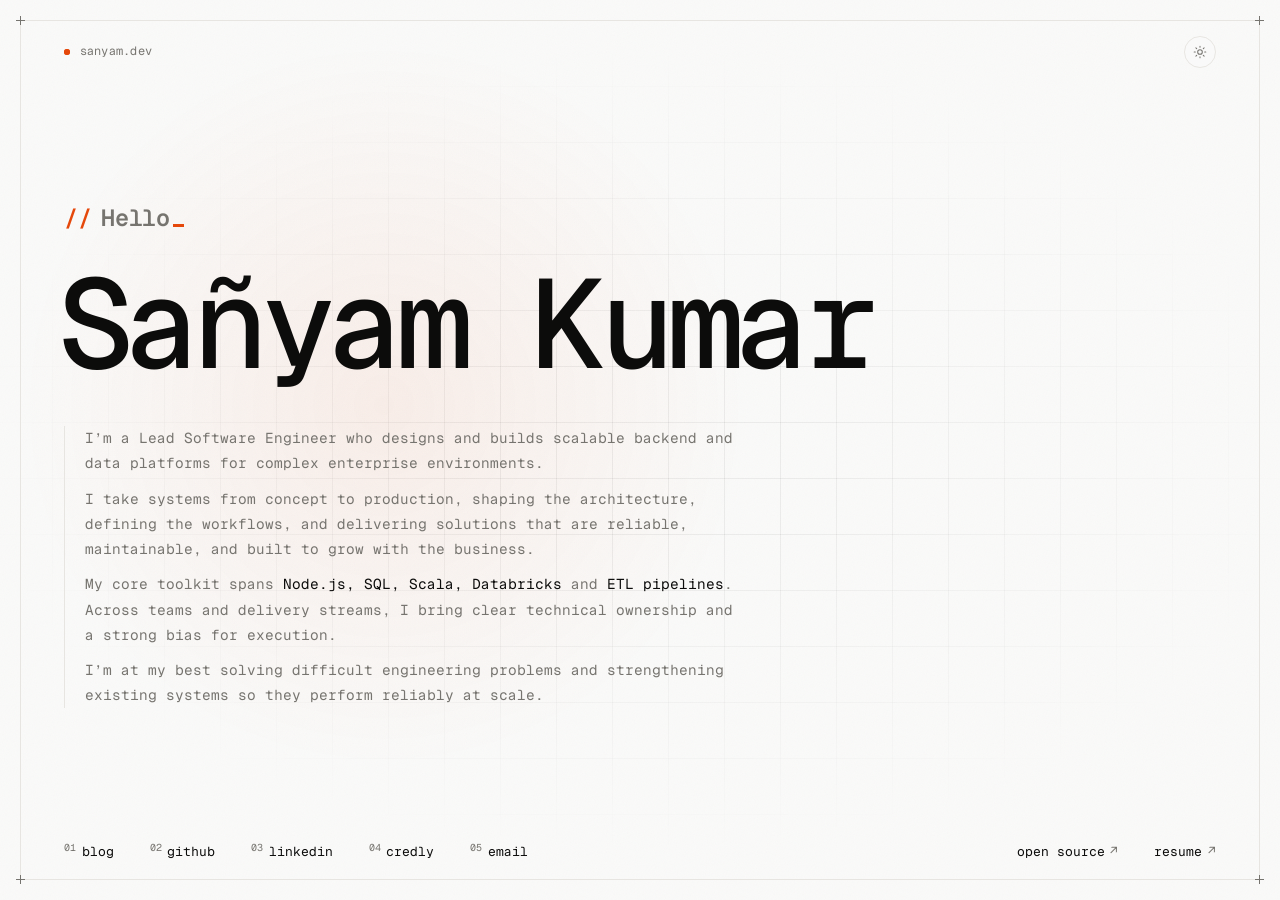
==== index.html @ a0cbd7ab "feat: enhance meta tags for improved SEO and social sharing across multiple pages" ====
<!DOCTYPE html>
<html lang="en">

<head>
  <meta charset="utf-8" />
  <meta name="viewport" content="width=device-width, initial-scale=1" />
  <title>Sañyam Kumar</title>
  <meta name="description" content="Sañyam Kumar — Lead Software Engineer building scalable backend and data systems." />
  <meta name="color-scheme" content="light dark" />
  <meta name="theme-color" content="#fafaf9" media="(prefers-color-scheme: light)" />
  <meta name="theme-color" content="#0a0a0a" media="(prefers-color-scheme: dark)" />
  <link rel="canonical" href="https://sanyam.dev/" />
  <meta property="og:type" content="website" />
  <meta property="og:site_name" content="Sañyam Kumar" />
  <meta property="og:locale" content="en_CA" />
  <meta property="og:title" content="Sañyam Kumar — Lead Software Engineer" />
  <meta property="og:description" content="Lead Software Engineer building scalable backend and data systems." />
  <meta property="og:url" content="https://sanyam.dev/" />
  <meta property="og:image" content="https://sanyam.dev/meta.jpg" />
  <meta property="og:image:type" content="image/jpeg" />
  <meta property="og:image:width" content="1200" />
  <meta property="og:image:height" content="1200" />
  <meta property="og:image:alt" content="Sañyam Kumar — Lead Software Engineer, sanyam.dev" />
  <meta name="twitter:card" content="summary" />
  <meta name="twitter:title" content="Sañyam Kumar — Lead Software Engineer" />
  <meta name="twitter:description" content="Lead Software Engineer building scalable backend and data systems." />
  <meta name="twitter:image" content="https://sanyam.dev/meta.jpg" />
  <meta name="twitter:image:alt" content="Sañyam Kumar — Lead Software Engineer, sanyam.dev" />
  <link rel="icon" href="favicon.ico" sizes="any" />
  <link rel="apple-touch-icon" href="apple-touch-icon.png" />

  <!-- Apply saved theme before first paint to avoid a flash -->
  <script>
    try {
      var t = localStorage.getItem("theme-preference");
      if (t === "dark" || t === "light") document.documentElement.dataset.theme = t;
    } catch (e) {}
  </script>

  <link rel="preconnect" href="https://fonts.googleapis.com" />
  <link rel="preconnect" href="https://fonts.gstatic.com" crossorigin />
  <link href="https://fonts.googleapis.com/css2?family=Geist+Mono:wght@300..600&display=swap" rel="stylesheet" />
  <link rel="stylesheet" href="css/main.css" />
</head>

<body class="home">
  <div class="backdrop" aria-hidden="true">
    <div class="grid"></div>
    <div class="glow"></div>
    <div class="grain"></div>
  </div>
  <div class="frame" aria-hidden="true">
    <i></i><i></i><i></i><i></i>
  </div>

  <header class="topbar">
    <a class="mark" href="/" aria-label="sanyam.dev home"><span class="pulse"></span>sanyam.dev</a>
    <button class="theme-toggle" type="button" aria-label="Toggle dark mode">
      <svg class="icon-sun" viewBox="0 0 24 24" aria-hidden="true">
        <circle cx="12" cy="12" r="4" />
        <path d="M12 2v2M12 20v2M4.93 4.93l1.41 1.41M17.66 17.66l1.41 1.41M2 12h2M20 12h2M4.93 19.07l1.41-1.41M17.66 6.34l1.41-1.41" />
      </svg>
      <svg class="icon-moon" viewBox="0 0 24 24" aria-hidden="true">
        <path d="M21 12.8A9 9 0 1 1 11.2 3a7 7 0 0 0 9.8 9.8z" />
      </svg>
    </button>
  </header>

  <main>
    <p class="greeting" aria-hidden="true">
      <span class="slash">//</span>
      <span class="txt-rotate" data-period="1600"
        data-rotate='["Hello", "नमस्ते", "Bonjour", "Merhaba", "ਸਤ ਸ੍ਰੀ ਅਕਾਲ", "Kamusta", "வணக்கம்", "నమస్కారం", "നമസ്തേ", "ನಮಸ್ಕಾರ"]'><span class="caret"></span></span>
    </p>
    <h1>Sañyam Kumar</h1>
    <div class="about">
      <p>
        I’m a Lead Software Engineer who designs and builds scalable backend
        and data platforms for complex enterprise environments.
      </p>
      <p>
        I take systems from concept to production, shaping the architecture,
        defining the workflows, and delivering solutions that are reliable,
        maintainable, and built to grow with the business.
      </p>
      <p>
        My core toolkit spans <span class="hl">Node.js, SQL, Scala, Databricks</span>
        and <span class="hl">ETL pipelines</span>. Across teams and delivery
        streams, I bring clear technical ownership and a strong bias for execution.
      </p>
      <p>
        I’m at my best solving difficult engineering problems and strengthening
        existing systems so they perform reliably at scale.
      </p>
    </div>
  </main>

  <footer class="footer">
    <nav class="links" aria-label="Elsewhere">
      <a href="https://blog.sanyam.dev" target="_blank" rel="noopener noreferrer"><sup>01</sup>blog</a>
      <a href="https://github.com/snymkmr" target="_blank" rel="noopener noreferrer"><sup>02</sup>github</a>
      <a href="https://www.linkedin.com/in/sanyam/" target="_blank" rel="noopener noreferrer"><sup>03</sup>linkedin</a>
      <a href="https://www.credly.com/users/sanyam/badges" target="_blank" rel="noopener noreferrer"><sup>04</sup>credly</a>
      <a href="mailto:sanyamkumar@duck.com?subject=Hello%20from%20sanyam.dev"><sup>05</sup>email</a>
    </nav>
    <div class="links">
      <a href="/open-source/">open source<span class="arrow" aria-hidden="true">↗</span></a>
      <a class="resume" href="/resume/">resume<span class="arrow" aria-hidden="true">↗</span></a>
    </div>
  </footer>

  <script src="script.js"></script>
</body>

</html>
---- css/main.css ----
/* Tokens ****************************** */

:root {
  --bg: #fafaf9;
  --text: #0c0c0b;
  --muted: #76746f;
  --faint: #e7e5e1;
  --line: rgba(12, 12, 11, 0.06);
  --accent: #e5480b;
  --glow: rgba(229, 72, 11, 0.07);
  --grain-opacity: 0.035;

  --sans: "Geist", system-ui, -apple-system, "Segoe UI", sans-serif;
  --mono: "Geist Mono", ui-monospace, SFMono-Regular, Menlo, monospace;

  --measure: 72rem;
  --gutter: clamp(1.5rem, 5vw, 3.5rem);

  color-scheme: light;
}

@media (prefers-color-scheme: dark) {
  :root:not([data-theme="light"]) {
    --bg: #0a0a0a;
    --text: #ededeb;
    --muted: #7d7b77;
    --faint: #222220;
    --line: rgba(237, 237, 235, 0.045);
    --accent: #ff7038;
    --glow: rgba(255, 112, 56, 0.075);
    --grain-opacity: 0.05;
    color-scheme: dark;
  }
}

:root[data-theme="dark"] {
  --bg: #0a0a0a;
  --text: #ededeb;
  --muted: #7d7b77;
  --faint: #222220;
  --line: rgba(237, 237, 235, 0.045);
  --accent: #ff7038;
  --glow: rgba(255, 112, 56, 0.075);
  --grain-opacity: 0.05;
  color-scheme: dark;
}

/* Base ****************************** */

*,
*::before,
*::after {
  box-sizing: border-box;
}

body,
h1,
h2,
p,
ul {
  margin: 0;
  padding: 0;
}

ul {
  list-style: none;
}

html {
  -webkit-text-size-adjust: 100%;
}

body {
  min-height: 100vh;
  min-height: 100dvh;
  display: flex;
  flex-direction: column;
  background: var(--bg);
  color: var(--text);
  font-family: var(--mono);
  font-size: 0.9375rem;
  font-weight: 400;
  line-height: 1.65;
  font-feature-settings: "ss01", "zero";
  -webkit-font-smoothing: antialiased;
  -moz-osx-font-smoothing: grayscale;
  text-rendering: optimizeLegibility;
  transition: background-color 0.4s ease, color 0.4s ease;
}

::selection {
  background: var(--accent);
  color: var(--bg);
}

a {
  color: inherit;
  text-decoration: none;
}

a:focus-visible,
button:focus-visible {
  outline: 1px solid var(--accent);
  outline-offset: 4px;
  border-radius: 2px;
}

.topbar,
main,
.footer {
  position: relative;
  z-index: 1;
  width: 100%;
  max-width: calc(var(--measure) + 2 * var(--gutter));
  margin-inline: auto;
  padding-inline: var(--gutter);
}

h1 {
  font-family: var(--mono);
  font-weight: 500;
  font-size: clamp(2rem, 6vw, 3rem);
  line-height: 1.1;
  letter-spacing: -0.04em;
}

/* Backdrop ****************************** */

.backdrop {
  position: fixed;
  inset: 0;
  z-index: 0;
  pointer-events: none;
  overflow: hidden;
}

.grid {
  position: absolute;
  inset: 0;
  background-image:
    linear-gradient(var(--line) 1px, transparent 1px),
    linear-gradient(90deg, var(--line) 1px, transparent 1px);
  background-size: 56px 56px;
  background-position: center center;
  -webkit-mask-image: radial-gradient(ellipse 70% 60% at 50% 50%, #000 20%, transparent 75%);
  mask-image: radial-gradient(ellipse 70% 60% at 50% 50%, #000 20%, transparent 75%);
}

.glow {
  position: absolute;
  inset: 0;
  background: radial-gradient(520px circle at var(--mx, 30%) var(--my, 45%), var(--glow), transparent 70%);
  transition: background 0.2s linear;
}

.grain {
  position: absolute;
  inset: -50%;
  opacity: var(--grain-opacity);
  background-image: url("data:image/svg+xml,%3Csvg xmlns='http://www.w3.org/2000/svg' width='160' height='160'%3E%3Cfilter id='n'%3E%3CfeTurbulence type='fractalNoise' baseFrequency='0.9' numOctaves='3' stitchTiles='stitch'/%3E%3C/filter%3E%3Crect width='100%25' height='100%25' filter='url(%23n)'/%3E%3C/svg%3E");
}

/* Corner frame */
.frame {
  position: fixed;
  inset: clamp(0.75rem, 2vw, 1.25rem);
  z-index: 0;
  pointer-events: none;
  border: 1px solid var(--faint);
  transition: border-color 0.4s ease;
}

.frame i {
  position: absolute;
  width: 9px;
  height: 9px;
}

.frame i::before,
.frame i::after {
  content: "";
  position: absolute;
  background: var(--muted);
}

.frame i::before {
  left: 4px;
  top: 0;
  width: 1px;
  height: 9px;
}

.frame i::after {
  top: 4px;
  left: 0;
  width: 9px;
  height: 1px;
}

.frame i:nth-child(1) { top: -5px; left: -5px; }
.frame i:nth-child(2) { top: -5px; right: -5px; }
.frame i:nth-child(3) { bottom: -5px; left: -5px; }
.frame i:nth-child(4) { bottom: -5px; right: -5px; }

/* Top bar ****************************** */

.topbar {
  display: flex;
  justify-content: space-between;
  align-items: center;
  padding-block: clamp(1.75rem, 4vh, 2.75rem) 0;
}

.mark {
  display: inline-flex;
  align-items: center;
  gap: 0.6rem;
  font-size: 0.75rem;
  letter-spacing: 0.02em;
  color: var(--muted);
  transition: color 0.2s ease;
}

.mark:hover {
  color: var(--text);
}

.pulse {
  position: relative;
  width: 6px;
  height: 6px;
  border-radius: 50%;
  background: var(--accent);
}

.pulse::after {
  content: "";
  position: absolute;
  inset: 0;
  border-radius: 50%;
  background: var(--accent);
  animation: pulse 2.4s ease-out infinite;
}

@keyframes pulse {
  from { transform: scale(1); opacity: 0.6; }
  to { transform: scale(3.2); opacity: 0; }
}

.theme-toggle {
  display: grid;
  place-items: center;
  width: 2rem;
  height: 2rem;
  padding: 0;
  border: 1px solid var(--faint);
  border-radius: 999px;
  background: color-mix(in srgb, var(--bg) 70%, transparent);
  -webkit-backdrop-filter: blur(6px);
  backdrop-filter: blur(6px);
  color: var(--muted);
  cursor: pointer;
  transition: color 0.2s ease, border-color 0.2s ease;
}

.theme-toggle:hover {
  color: var(--text);
  border-color: var(--muted);
}

.theme-toggle svg {
  grid-area: 1 / 1;
  width: 0.875rem;
  height: 0.875rem;
  fill: none;
  stroke: currentColor;
  stroke-width: 1.75;
  stroke-linecap: round;
  stroke-linejoin: round;
  transition: opacity 0.3s ease, transform 0.5s cubic-bezier(0.2, 0.8, 0.2, 1);
}

.icon-moon {
  opacity: 0;
  transform: rotate(-90deg) scale(0.6);
}

:root[data-theme="dark"] .icon-sun {
  opacity: 0;
  transform: rotate(90deg) scale(0.6);
}

:root[data-theme="dark"] .icon-moon {
  opacity: 1;
  transform: none;
}

@media (prefers-color-scheme: dark) {
  :root:not([data-theme="light"]) .icon-sun {
    opacity: 0;
    transform: rotate(90deg) scale(0.6);
  }

  :root:not([data-theme="light"]) .icon-moon {
    opacity: 1;
    transform: none;
  }
}

/* Home: one screen, no scroll ****************************** */

.home {
  height: 100vh;
  height: 100dvh;
  overflow: hidden;
}

.home main {
  flex: 1;
  min-height: 0;
  display: flex;
  flex-direction: column;
  justify-content: center;
}

.greeting {
  display: flex;
  gap: 0.6rem;
  min-height: 1.65em;
  margin-bottom: clamp(0.75rem, 2.5vh, 1.5rem);
  font-size: clamp(1.125rem, 2.6vh, 1.5rem);
  font-weight: 600;
  letter-spacing: -0.01em;
  color: var(--muted);
}

.slash {
  color: var(--accent);
}

.home h1 {
  font-size: clamp(2.25rem, min(11.5vw, 14vh), 8.5rem);
  font-weight: 500;
  line-height: 1;
  letter-spacing: -0.065em;
  margin-left: -0.05em;
  white-space: nowrap;
}

/* Terminal cursor that follows the typed greeting */
.caret {
  display: inline-block;
  width: 0.5em;
  height: 0.12em;
  margin-left: 0.12em;
  vertical-align: -0.05em;
  background: var(--accent);
  animation: blink 1.1s steps(1) infinite;
}

/* Solid while typing, blinking while it pauses on a word */
.typing .caret {
  animation: none;
}

@keyframes blink {
  50% { opacity: 0; }
}

.about {
  margin-top: clamp(1.25rem, 4.5vh, 2.5rem);
  max-width: 42rem;
  padding-left: 1.25rem;
  border-left: 1px solid var(--faint);
  font-size: clamp(0.8125rem, 1.6vh, 1.0625rem);
  line-height: 1.75;
  color: var(--muted);
}

.about p + p {
  margin-top: 0.7em;
}

.about .hl {
  color: var(--text);
}

/* Never scroll: script.js shrinks --fit (and the root font size)
   until everything fits the viewport */
.home main {
  overflow: hidden;
  padding-block: 1.75rem;
}

.home .greeting {
  white-space: nowrap;
  font-size: calc(clamp(1.125rem, 2.6vh, 1.5rem) * var(--fit, 1));
}

.home h1 {
  font-size: calc(clamp(2.25rem, min(11.5vw, 14vh), 8.5rem) * var(--fit, 1));
}

.home .about {
  font-size: calc(clamp(0.8125rem, 1.6vh, 1.0625rem) * var(--fit, 1));
}

/* Footer ****************************** */

.footer {
  display: flex;
  justify-content: space-between;
  align-items: flex-end;
  flex-wrap: wrap;
  gap: 1rem 2rem;
  padding-block: 0 clamp(1.75rem, 4vh, 2.75rem);
  font-size: 0.8125rem;
}

.links {
  display: flex;
  flex-wrap: wrap;
  gap: 0.5rem clamp(1rem, 3vw, 2.25rem);
}

.links a {
  position: relative;
  padding-bottom: 2px;
  color: var(--text);
}

.links a::after {
  content: "";
  position: absolute;
  left: 0;
  right: 0;
  bottom: 0;
  height: 1px;
  background: var(--accent);
  transform: scaleX(0);
  transform-origin: right;
  transition: transform 0.35s cubic-bezier(0.2, 0.8, 0.2, 1);
}

.links a:hover::after {
  transform: scaleX(1);
  transform-origin: left;
}

.links sup {
  margin-right: 0.35rem;
  font-size: 0.625rem;
  vertical-align: 0.5em;
  color: var(--muted);
  transition: color 0.2s ease;
}

.links a:hover sup {
  color: var(--accent);
}

.links .arrow {
  display: inline-block;
  margin-left: 0.35rem;
  color: var(--muted);
  transition: color 0.2s ease, transform 0.25s ease;
}

.links a:hover .arrow {
  color: var(--accent);
  transform: translate(2px, -2px);
}

/* Entrance ****************************** */

@media (prefers-reduced-motion: no-preference) {
  .home .topbar,
  .home main > *,
  .home .footer {
    animation: rise 0.9s cubic-bezier(0.16, 1, 0.3, 1) both;
  }

  .home main > :nth-child(1) { animation-delay: 0.05s; }
  .home main > :nth-child(2) { animation-delay: 0.12s; }
  .home main > :nth-child(3) { animation-delay: 0.22s; }
  .home main > :nth-child(4) { animation-delay: 0.28s; }
  .home .footer { animation-delay: 0.38s; }

  .home .frame {
    animation: fade 1.2s ease both;
  }

  @keyframes rise {
    from {
      opacity: 0;
      transform: translateY(12px);
      filter: blur(4px);
    }
  }

  @keyframes fade {
    from { opacity: 0; }
  }
}

@media (prefers-reduced-motion: reduce) {
  *,
  *::before,
  *::after {
    animation: none !important;
    transition: none !important;
  }
}

/* Small screens ****************************** */

@media (max-width: 560px) {
  .home main {
    padding-block: 1.25rem;
  }

  .home .greeting {
    font-size: calc(1.125rem * var(--fit, 1));
  }

  .home h1 {
    font-size: calc(12.6vw * var(--fit, 1));
    letter-spacing: -0.07em;
  }

  /* Phones get the essentials: who you are + toolkit */
  .home .about {
    margin-top: 1.25rem;
    padding-left: 0;
    border-left: 0;
    font-size: calc(0.9375rem * var(--fit, 1));
    line-height: 1.6;
    color: color-mix(in srgb, var(--text) 64%, var(--bg));
  }

  .home .about p:nth-child(2),
  .home .about p:nth-child(4) {
    display: none;
  }

  /* Links: socials in a tidy grid, open source + resume pinned
     on their own row at the very bottom */
  .footer {
    display: flex;
    flex-direction: column;
    align-items: stretch;
    flex-shrink: 0;
    gap: 0;
    padding-top: 0.5rem;
    border-top: 1px solid var(--faint);
    margin-inline: var(--gutter);
    width: auto;
    padding-inline: 0;
    font-size: 0.875rem;
  }

  .footer .links {
    display: grid;
    grid-template-columns: repeat(3, 1fr);
    gap: 0;
  }

  .footer .links + .links {
    grid-template-columns: repeat(2, 1fr);
    margin-top: 0.25rem;
    border-top: 1px solid var(--faint);
  }

  .footer .links a {
    display: flex;
    align-items: center;
    min-height: 2.75rem;
    padding-bottom: 0;
  }

  .footer .links a::after {
    bottom: 0.6rem;
  }
  .theme-toggle {
    width: 2.75rem;
    height: 2.75rem;
  }
}

/* Short screens (e.g. phone in landscape): first paragraph only */
@media (max-height: 520px) {
  .home .about p:not(:first-child) {
    display: none;
  }
}

/* Top nav ****************************** */

.topnav {
  display: flex;
  align-items: center;
  gap: clamp(1rem, 3vw, 1.75rem);
}

.navlink {
  position: relative;
  font-size: 0.75rem;
  letter-spacing: 0.02em;
  color: var(--muted);
  transition: color 0.2s ease;
}

.navlink:hover,
.navlink[aria-current="page"] {
  color: var(--text);
}

.navlink[aria-current="page"]::before {
  content: "";
  position: absolute;
  left: -0.7rem;
  top: 50%;
  width: 4px;
  height: 4px;
  margin-top: -2px;
  border-radius: 50%;
  background: var(--accent);
}

/* Inner pages (open source, privacy) ****************************** */

.page main {
  flex: 1;
  padding-block: clamp(3rem, 10vh, 6rem) clamp(3rem, 8vh, 5rem);
}

.page .greeting {
  margin-bottom: 1rem;
  font-size: 0.9375rem;
}

.page h1 {
  font-size: clamp(2.25rem, 7vw, 4.5rem);
  line-height: 1.02;
  letter-spacing: -0.06em;
  margin-left: -0.04em;
}

.lede {
  max-width: 38rem;
  margin-top: 1.5rem;
  color: var(--muted);
}

.group {
  margin-top: clamp(3rem, 8vh, 4.5rem);
}

.group h2 {
  display: flex;
  align-items: baseline;
  gap: 0.75rem;
  padding-bottom: 0.9rem;
  border-bottom: 1px solid var(--faint);
  font-size: 0.8125rem;
  font-weight: 500;
  letter-spacing: 0.02em;
  text-transform: lowercase;
  color: var(--muted);
}

.group .count {
  font-size: 0.625rem;
  color: var(--accent);
}

.projects {
  display: grid;
  grid-template-columns: repeat(auto-fill, minmax(min(100%, 19rem), 1fr));
}

.project {
  display: flex;
  flex-direction: column;
  gap: 0.75rem;
  padding: 1.5rem 1.5rem 1.5rem 0;
  border-bottom: 1px solid var(--faint);
}

.project .head {
  display: flex;
  align-items: baseline;
  justify-content: space-between;
  gap: 1rem;
}

.project h3 {
  margin: 0;
  font-size: 1.125rem;
  font-weight: 500;
  letter-spacing: -0.03em;
}

.tag {
  flex-shrink: 0;
  padding: 0.1rem 0.5rem;
  border: 1px solid var(--faint);
  border-radius: 999px;
  font-size: 0.6875rem;
  color: var(--muted);
}

.project p {
  font-size: 0.8125rem;
  line-height: 1.7;
  color: var(--muted);
}

.install {
  align-self: flex-start;
  padding: 0.35rem 0.6rem;
  border: 1px solid var(--faint);
  border-radius: 4px;
  background: color-mix(in srgb, var(--bg) 70%, transparent);
  font-family: var(--mono);
  font-size: 0.75rem;
  color: var(--text);
  user-select: all;
}

.install::before {
  content: "$ ";
  color: var(--accent);
}

.steps {
  margin: 0;
  padding: 0;
  list-style: none;
  counter-reset: step;
  font-size: 0.75rem;
  line-height: 1.6;
  color: var(--muted);
}

.steps li {
  position: relative;
  padding-left: 1.5rem;
  counter-increment: step;
}

.steps li + li {
  margin-top: 0.3rem;
}

.steps li::before {
  content: counter(step, decimal-leading-zero);
  position: absolute;
  left: 0;
  font-size: 0.625rem;
  line-height: 1.95;
  color: var(--accent);
}

.steps code {
  font-family: var(--mono);
  color: var(--text);
  user-select: all;
}

.steps strong {
  font-weight: 500;
  color: var(--text);
}

.actions {
  display: flex;
  flex-wrap: wrap;
  gap: 0.5rem 1.25rem;
  margin-top: auto;
  padding-top: 0.25rem;
  font-size: 0.8125rem;
}

.actions a,
.note a {
  color: var(--text);
  transition: color 0.2s ease;
}

.actions a:hover,
.note a:hover {
  color: var(--accent);
}

.actions .arrow {
  display: inline-block;
  margin-left: 0.3rem;
  color: var(--muted);
  transition: color 0.2s ease, transform 0.25s ease;
}

.actions a:hover .arrow {
  color: var(--accent);
  transform: translate(2px, -2px);
}

.note {
  margin-top: 3rem;
  font-size: 0.8125rem;
  color: var(--muted);
}

.note a {
  text-decoration: underline;
  text-decoration-color: var(--faint);
  text-underline-offset: 3px;
}

.page .greeting .sep {
  color: var(--faint);
}

/* Privacy: short-version panel, prose and callout */
.tldr {
  position: relative;
  max-width: 46rem;
  margin-top: clamp(2.5rem, 6vh, 3.5rem);
  padding: 1.5rem 1.5rem 1.25rem;
  border: 1px solid var(--faint);
  border-radius: 6px;
  background: color-mix(in srgb, var(--bg) 75%, transparent);
  -webkit-backdrop-filter: blur(6px);
  backdrop-filter: blur(6px);
}

.tldr::before {
  content: "";
  position: absolute;
  left: -1px;
  top: 1.5rem;
  bottom: 1.5rem;
  width: 2px;
  background: var(--accent);
}

.tldr-label {
  margin-bottom: 0.75rem;
  font-size: 0.6875rem;
  font-weight: 500;
  letter-spacing: 0.08em;
  text-transform: uppercase;
  color: var(--accent);
}

.tldr p {
  font-size: 0.875rem;
  line-height: 1.75;
}

.promises {
  display: flex;
  flex-wrap: wrap;
  gap: 0.5rem;
  margin-top: 1.25rem;
}

.promises li {
  padding: 0.15rem 0.6rem;
  border: 1px solid var(--faint);
  border-radius: 999px;
  font-size: 0.6875rem;
  color: var(--muted);
}

.promises li::before {
  content: "✓ ";
  color: var(--accent);
}

.prose {
  max-width: 46rem;
  padding-top: 1.25rem;
  font-size: 0.875rem;
  line-height: 1.75;
  color: var(--muted);
}

.prose a {
  color: var(--text);
  text-decoration: underline;
  text-decoration-color: var(--accent);
  text-underline-offset: 3px;
  transition: color 0.2s ease;
}

.prose a:hover {
  color: var(--accent);
}

.callout {
  margin-top: 1.5rem;
  padding-left: 1rem;
  border-left: 1px solid var(--faint);
  font-size: 0.8125rem;
  color: var(--muted);
}

.callout strong {
  font-weight: 500;
  color: var(--text);
}

@media (prefers-reduced-motion: no-preference) {
  .page .topbar,
  .page main > * {
    animation: rise 0.9s cubic-bezier(0.16, 1, 0.3, 1) both;
  }

  .page main > :nth-child(2) { animation-delay: 0.06s; }
  .page main > :nth-child(3) { animation-delay: 0.12s; }
  .page main > :nth-child(n + 4) { animation-delay: 0.2s; }
}

@media (max-width: 560px) {
  .project {
    padding-right: 0;
  }

  .page .footer {
    margin-top: 1rem;
  }
}

/* Print (inner pages) ****************************** */

@media print {
  @page {
    margin: 16mm 18mm;
  }

  /* Always print in light ink on white, whatever theme is active */
  :root,
  :root[data-theme="dark"],
  :root:not([data-theme="light"]) {
    --bg: #fff;
    --text: #000;
    --muted: #444;
    --faint: #ccc;
    --accent: #000;
    color-scheme: light;
  }

  *,
  *::before,
  *::after {
    animation: none !important;
    transition: none !important;
    box-shadow: none !important;
  }

  .page {
    display: block;
    min-height: 0;
    background: #fff;
    color: #000;
    font-size: 10pt;
    line-height: 1.5;
  }

  /* Screen-only chrome */
  .page .backdrop,
  .page .frame,
  .page .topnav,
  .page .footer {
    display: none !important;
  }

  .page .topbar,
  .page main {
    max-width: none;
    padding-inline: 0;
  }

  .page .topbar {
    padding-block: 0 6pt;
  }

  .page .pulse {
    display: none;
  }

  /* Keep the sanyam.dev mark so the printout shows where it came from */
  .page .mark {
    font-size: 8pt;
    color: #444;
  }

  .page main {
    padding-block: 12pt 0;
  }

  .page .greeting {
    margin-bottom: 4pt;
    font-size: 9pt;
  }

  .page h1 {
    font-size: 24pt;
  }

  .page .lede,
  .page .prose,
  .page .project p,
  .page .callout,
  .page .note {
    color: #222;
  }

  .page .lede {
    margin-top: 8pt;
  }

  .group {
    margin-top: 18pt;
  }

  .group h2 {
    padding-bottom: 4pt;
    break-after: avoid;
    page-break-after: avoid;
  }

  .projects {
    grid-template-columns: 1fr 1fr;
  }

  .project {
    padding: 10pt 12pt 10pt 0;
    break-inside: avoid;
    page-break-inside: avoid;
  }

  .project h3 {
    font-size: 11pt;
  }

  .project p,
  .prose,
  .tldr p {
    font-size: 9.5pt;
    line-height: 1.55;
  }

  .tldr {
    margin-top: 16pt;
    padding: 10pt 12pt;
    max-width: none;
    background: none;
    -webkit-backdrop-filter: none;
    backdrop-filter: none;
    break-inside: avoid;
    page-break-inside: avoid;
  }

  .tldr::before {
    display: none;
  }

  .tldr-label {
    color: #000;
  }

  .prose {
    max-width: none;
    padding-top: 8pt;
  }

  .install {
    background: none;
  }

  /* Links: no hover arrows, and print the address after external ones */
  .page .arrow {
    display: none;
  }

  .page main a {
    color: #000;
    text-decoration: none;
  }

  .page .actions a[href^="http"]::after,
  .page .note a[href^="http"]::after {
    content: " (" attr(href) ")";
    font-size: 8pt;
    color: #444;
    word-break: break-all;
  }

  .actions {
    font-size: 8.5pt;
  }
}

/* Utilities ****************************** */

.sr-only {
  position: absolute;
  width: 1px;
  height: 1px;
  overflow: hidden;
  clip: rect(0 0 0 0);
  white-space: nowrap;
}
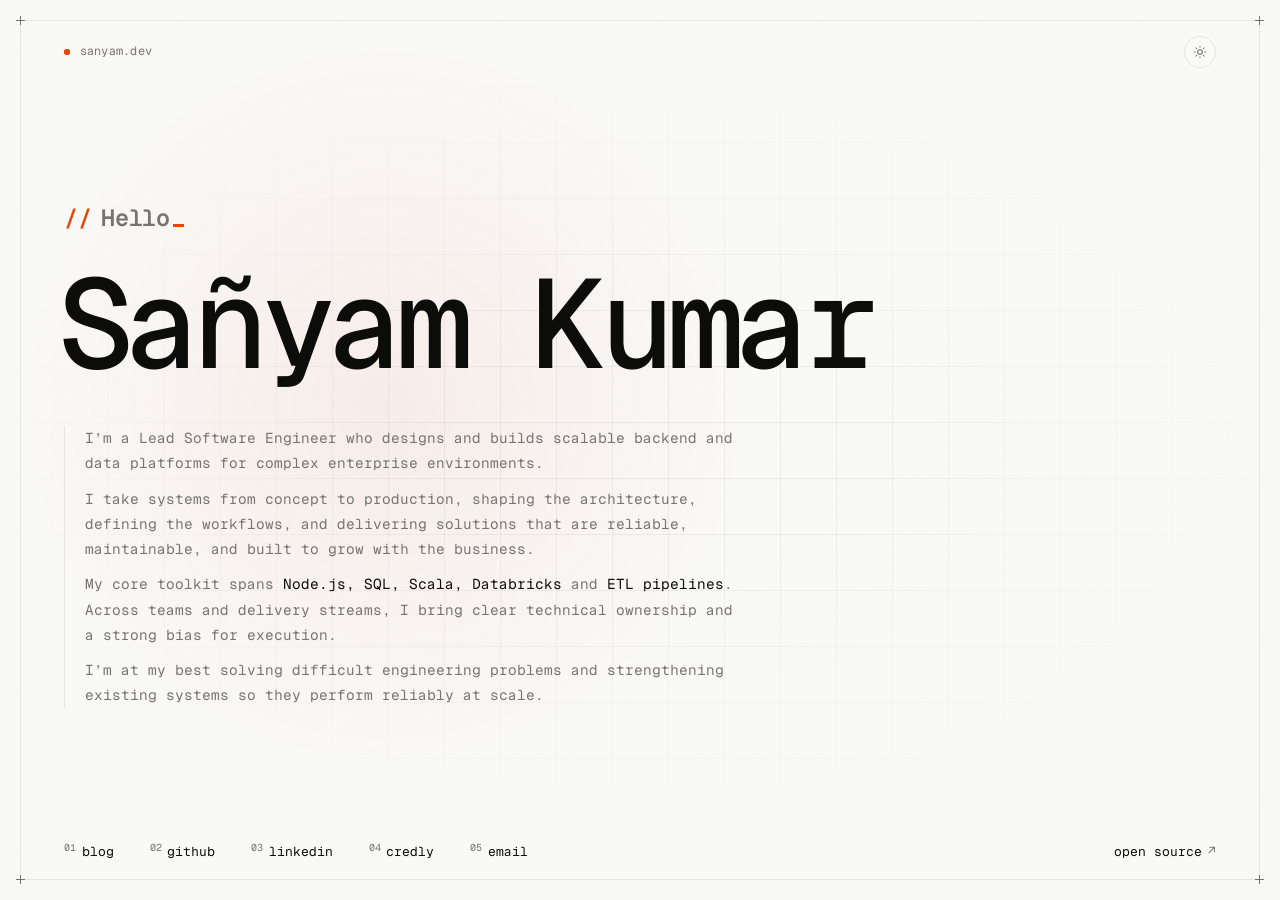
==== commit 81d8a10e: "fix: remove résumé links from multiple pages for consistency" ====
--- a/index.html
+++ b/index.html
@@ -105,7 +105,6 @@
     </nav>
     <div class="links">
       <a href="/open-source/">open source<span class="arrow" aria-hidden="true">↗</span></a>
-      <a class="resume" href="/resume/">resume<span class="arrow" aria-hidden="true">↗</span></a>
     </div>
   </footer>
 
--- a/css/main.css
+++ b/css/main.css
@@ -543,8 +543,8 @@
     display: none;
   }
 
-  /* Links: socials in a tidy grid, open source + resume pinned
-     on their own row at the very bottom */
+  /* Links: socials in a tidy grid, open source pinned
+     on its own row at the very bottom */
   .footer {
     display: flex;
     flex-direction: column;
@@ -574,6 +574,7 @@
   .footer .links a {
     display: flex;
     align-items: center;
+    justify-self: start;
     min-height: 2.75rem;
     padding-bottom: 0;
   }
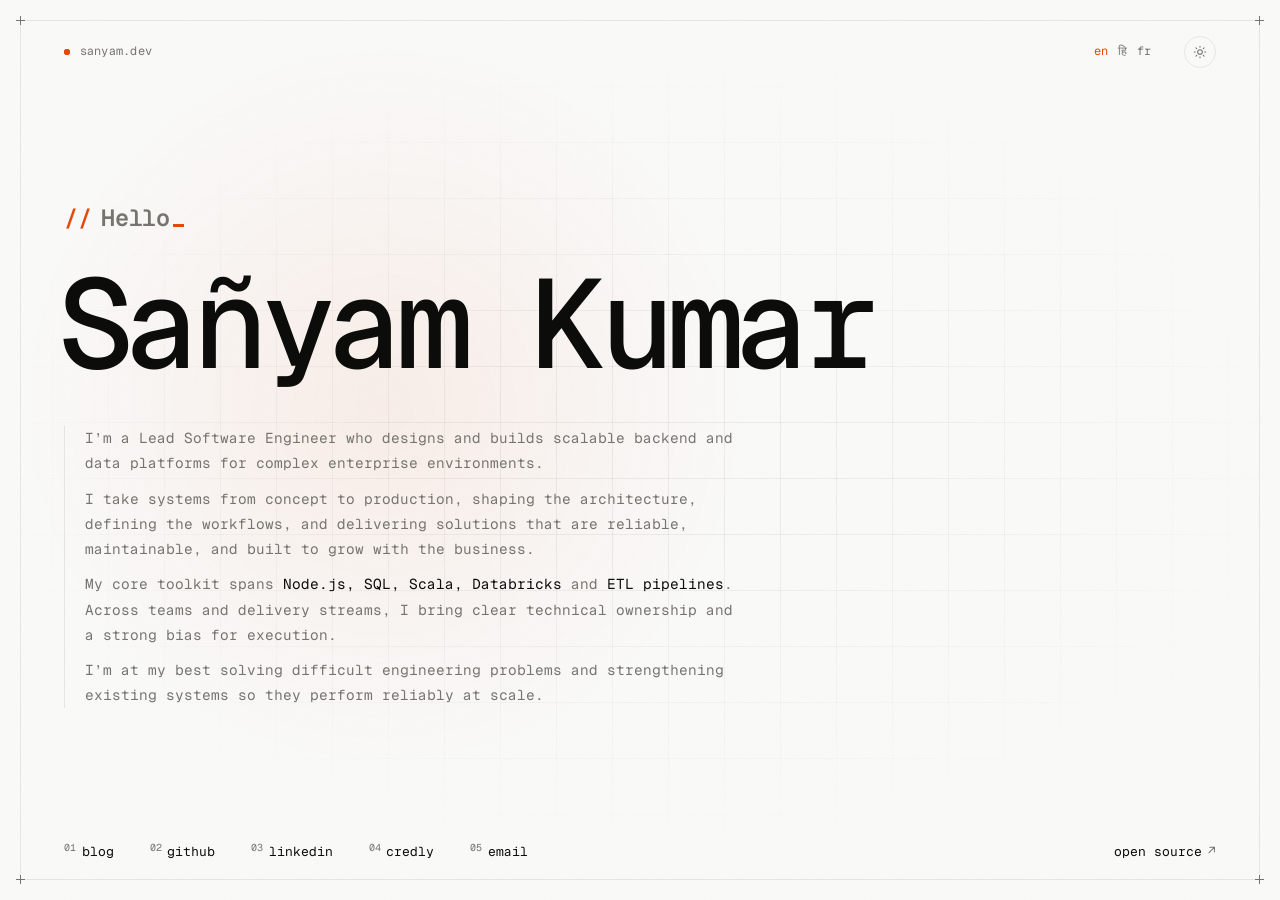
==== commit af7c2359: "feat: add Hindi and French versions of home, open source, privacy and 404 - /hi/ and /fr/ copies of " ====
--- a/index.html
+++ b/index.html
@@ -10,9 +10,15 @@
   <meta name="theme-color" content="#fafaf9" media="(prefers-color-scheme: light)" />
   <meta name="theme-color" content="#0a0a0a" media="(prefers-color-scheme: dark)" />
   <link rel="canonical" href="https://sanyam.dev/" />
+  <link rel="alternate" hreflang="en" href="https://sanyam.dev/" />
+  <link rel="alternate" hreflang="hi" href="https://sanyam.dev/hi/" />
+  <link rel="alternate" hreflang="fr" href="https://sanyam.dev/fr/" />
+  <link rel="alternate" hreflang="x-default" href="https://sanyam.dev/" />
   <meta property="og:type" content="website" />
   <meta property="og:site_name" content="Sañyam Kumar" />
   <meta property="og:locale" content="en_CA" />
+  <meta property="og:locale:alternate" content="hi_IN" />
+  <meta property="og:locale:alternate" content="fr_CA" />
   <meta property="og:title" content="Sañyam Kumar — Lead Software Engineer" />
   <meta property="og:description" content="Lead Software Engineer building scalable backend and data systems." />
   <meta property="og:url" content="https://sanyam.dev/" />
@@ -55,15 +61,22 @@
 
   <header class="topbar">
     <a class="mark" href="/" aria-label="sanyam.dev home"><span class="pulse"></span>sanyam.dev</a>
-    <button class="theme-toggle" type="button" aria-label="Toggle dark mode">
-      <svg class="icon-sun" viewBox="0 0 24 24" aria-hidden="true">
-        <circle cx="12" cy="12" r="4" />
-        <path d="M12 2v2M12 20v2M4.93 4.93l1.41 1.41M17.66 17.66l1.41 1.41M2 12h2M20 12h2M4.93 19.07l1.41-1.41M17.66 6.34l1.41-1.41" />
-      </svg>
-      <svg class="icon-moon" viewBox="0 0 24 24" aria-hidden="true">
-        <path d="M21 12.8A9 9 0 1 1 11.2 3a7 7 0 0 0 9.8 9.8z" />
-      </svg>
-    </button>
+    <div class="topnav">
+      <nav class="langs" aria-label="Language">
+        <a href="/" lang="en" hreflang="en" aria-label="English" aria-current="true">en</a>
+        <a href="/hi/" lang="hi" hreflang="hi" aria-label="हिन्दी">हि</a>
+        <a href="/fr/" lang="fr" hreflang="fr" aria-label="Français">fr</a>
+      </nav>
+      <button class="theme-toggle" type="button" aria-label="Toggle dark mode">
+        <svg class="icon-sun" viewBox="0 0 24 24" aria-hidden="true">
+          <circle cx="12" cy="12" r="4" />
+          <path d="M12 2v2M12 20v2M4.93 4.93l1.41 1.41M17.66 17.66l1.41 1.41M2 12h2M20 12h2M4.93 19.07l1.41-1.41M17.66 6.34l1.41-1.41" />
+        </svg>
+        <svg class="icon-moon" viewBox="0 0 24 24" aria-hidden="true">
+          <path d="M21 12.8A9 9 0 1 1 11.2 3a7 7 0 0 0 9.8 9.8z" />
+        </svg>
+      </button>
+    </div>
   </header>
 
   <main>
--- a/css/main.css
+++ b/css/main.css
@@ -628,6 +628,57 @@
   background: var(--accent);
 }
 
+/* Language switcher (en · हि · fr) */
+.langs {
+  display: flex;
+  align-items: center;
+  font-size: 0.75rem;
+  letter-spacing: 0.02em;
+}
+
+.langs a {
+  padding: 0.25rem 0.3rem;
+  color: var(--muted);
+  transition: color 0.2s ease;
+}
+
+.langs a:hover {
+  color: var(--text);
+}
+
+.langs a[aria-current="true"] {
+  color: var(--accent);
+}
+
+/* Hindi: Geist Mono has no Devanagari, so pair it with Noto Sans Devanagari
+   (loaded on the Hindi pages and the 404). Devanagari also breaks apart
+   when letter-spaced. */
+:lang(hi) {
+  --mono: "Geist Mono", "Noto Sans Devanagari", ui-monospace, SFMono-Regular, Menlo, monospace;
+  font-family: var(--mono);
+}
+
+html:lang(hi) body * {
+  letter-spacing: 0;
+}
+
+/* Narrow phones: the page heading already names the page */
+@media (max-width: 420px) {
+  .topnav .navlink {
+    display: none;
+  }
+
+  .langs a {
+    padding: 0.6rem 0.3rem;
+  }
+}
+
+@media print {
+  .langs {
+    display: none;
+  }
+}
+
 /* Inner pages (open source, privacy) ****************************** */
 
 .page main {
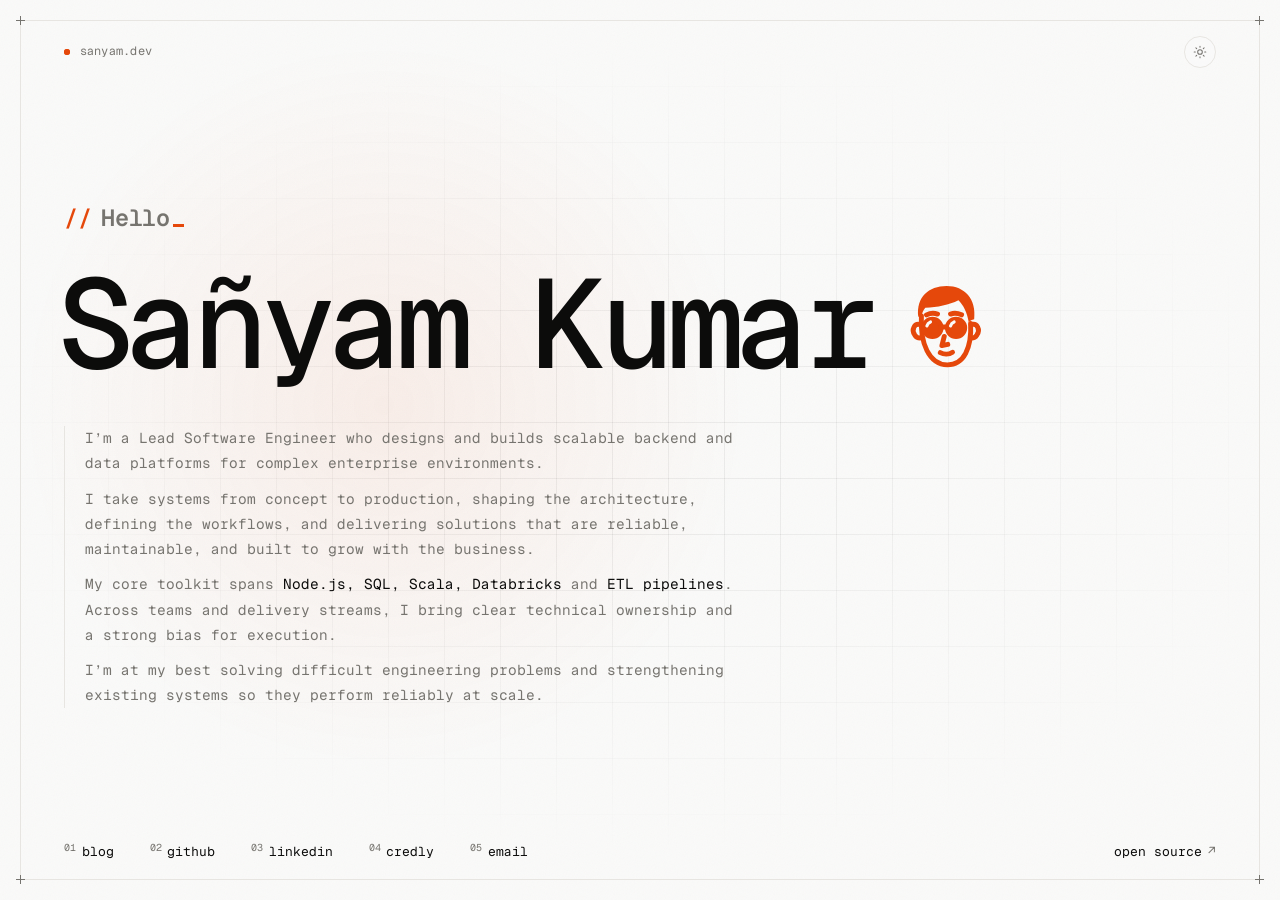
==== commit 6ac02588: "feat: add interactive face animations and icons to homepage and other pages" ====
--- a/index.html
+++ b/index.html
@@ -10,15 +10,9 @@
   <meta name="theme-color" content="#fafaf9" media="(prefers-color-scheme: light)" />
   <meta name="theme-color" content="#0a0a0a" media="(prefers-color-scheme: dark)" />
   <link rel="canonical" href="https://sanyam.dev/" />
-  <link rel="alternate" hreflang="en" href="https://sanyam.dev/" />
-  <link rel="alternate" hreflang="hi" href="https://sanyam.dev/hi/" />
-  <link rel="alternate" hreflang="fr" href="https://sanyam.dev/fr/" />
-  <link rel="alternate" hreflang="x-default" href="https://sanyam.dev/" />
   <meta property="og:type" content="website" />
   <meta property="og:site_name" content="Sañyam Kumar" />
   <meta property="og:locale" content="en_CA" />
-  <meta property="og:locale:alternate" content="hi_IN" />
-  <meta property="og:locale:alternate" content="fr_CA" />
   <meta property="og:title" content="Sañyam Kumar — Lead Software Engineer" />
   <meta property="og:description" content="Lead Software Engineer building scalable backend and data systems." />
   <meta property="og:url" content="https://sanyam.dev/" />
@@ -61,22 +55,15 @@
 
   <header class="topbar">
     <a class="mark" href="/" aria-label="sanyam.dev home"><span class="pulse"></span>sanyam.dev</a>
-    <div class="topnav">
-      <nav class="langs" aria-label="Language">
-        <a href="/" lang="en" hreflang="en" aria-label="English" aria-current="true">en</a>
-        <a href="/hi/" lang="hi" hreflang="hi" aria-label="हिन्दी">हि</a>
-        <a href="/fr/" lang="fr" hreflang="fr" aria-label="Français">fr</a>
-      </nav>
-      <button class="theme-toggle" type="button" aria-label="Toggle dark mode">
-        <svg class="icon-sun" viewBox="0 0 24 24" aria-hidden="true">
-          <circle cx="12" cy="12" r="4" />
-          <path d="M12 2v2M12 20v2M4.93 4.93l1.41 1.41M17.66 17.66l1.41 1.41M2 12h2M20 12h2M4.93 19.07l1.41-1.41M17.66 6.34l1.41-1.41" />
-        </svg>
-        <svg class="icon-moon" viewBox="0 0 24 24" aria-hidden="true">
-          <path d="M21 12.8A9 9 0 1 1 11.2 3a7 7 0 0 0 9.8 9.8z" />
-        </svg>
-      </button>
-    </div>
+    <button class="theme-toggle" type="button" aria-label="Toggle dark mode">
+      <svg class="icon-sun" viewBox="0 0 24 24" aria-hidden="true">
+        <circle cx="12" cy="12" r="4" />
+        <path d="M12 2v2M12 20v2M4.93 4.93l1.41 1.41M17.66 17.66l1.41 1.41M2 12h2M20 12h2M4.93 19.07l1.41-1.41M17.66 6.34l1.41-1.41" />
+      </svg>
+      <svg class="icon-moon" viewBox="0 0 24 24" aria-hidden="true">
+        <path d="M21 12.8A9 9 0 1 1 11.2 3a7 7 0 0 0 9.8 9.8z" />
+      </svg>
+    </button>
   </header>
 
   <main>
@@ -85,7 +72,21 @@
       <span class="txt-rotate" data-period="1600"
         data-rotate='["Hello", "नमस्ते", "Bonjour", "Merhaba", "ਸਤ ਸ੍ਰੀ ਅਕਾਲ", "Kamusta", "வணக்கம்", "నమస్కారం", "നമസ്തേ", "ನಮಸ್ಕಾರ"]'><span class="caret"></span></span>
     </p>
-    <h1>Sañyam Kumar</h1>
+    <h1><span class="name">Sañyam Kumar</span><svg class="h1-icon face" viewBox="0 0 24 24" aria-hidden="true">
+        <path class="hair" d="M5.4 9.6C4.9 4.6 8 1.8 12.6 1.8c4.6 0 7.6 3.3 7 8.4-.6.1-1 .4-1.4.7-.4-2.4-1.3-4.2-2.6-5.5-2.4 1.2-5.3 1.8-8.4 1.9-.5.6-.8 1.3-1 2.1Z" />
+        <path d="M6.2 9.4c-.4 7 2 12.4 6.6 12.4 4.2 0 6.2-4.3 5.9-10.5" />
+        <path d="M6 11.6c-1.6-.5-2.4 1.3-1.5 2.6.3.5.8.8 1.4.8M18.8 11.6c1.6-.5 2.4 1.3 1.5 2.6-.3.5-.8.8-1.4.8" />
+        <g class="brows"><path d="M7.5 9.1c.8-.4 1.9-.5 2.8-.2M13.6 8.9c.9-.3 1.9-.2 2.8.2" /></g>
+        <path d="M12 14.6l-.6 2.3 1.5-.3" />
+        <g class="glasses">
+          <circle class="lens" cx="9" cy="12.4" r="2.2" />
+          <circle class="lens" cx="15" cy="12.4" r="2.2" />
+          <path d="M11.2 12.2h1.6" />
+          <path class="glint" d="M7.6 11.9a1.5 1.5 0 0 1 .9-1M13.6 11.9a1.5 1.5 0 0 1 .9-1" />
+        </g>
+        <path class="mouth" d="M11 18.7c.9.5 2.2.5 3.1-.1" />
+        <g class="look"><g class="eyes"><circle cx="9.5" cy="12.1" r=".6" /><circle cx="15.5" cy="12.1" r=".6" /></g></g>
+      </svg></h1>
     <div class="about">
       <p>
         I’m a Lead Software Engineer who designs and builds scalable backend
--- a/css/main.css
+++ b/css/main.css
@@ -9,6 +9,9 @@
   --accent: #e5480b;
   --glow: rgba(229, 72, 11, 0.07);
   --grain-opacity: 0.035;
+  --shades: 1; /* home portrait wears sunglasses in light mode */
+  --face-glow: drop-shadow(0 0 0 transparent); /* dark mode only: lit by the monitor */
+  --squint: scaleY(0.55); /* light mode only: bare eyes squint at the brightness */
 
   --sans: "Geist", system-ui, -apple-system, "Segoe UI", sans-serif;
   --mono: "Geist Mono", ui-monospace, SFMono-Regular, Menlo, monospace;
@@ -29,6 +32,9 @@
     --accent: #ff7038;
     --glow: rgba(255, 112, 56, 0.075);
     --grain-opacity: 0.05;
+  --shades: 0;
+  --face-glow: drop-shadow(0 0 2px rgba(255, 112, 56, 0.55)) drop-shadow(0 0 7px rgba(255, 112, 56, 0.3));
+  --squint: none;
     color-scheme: dark;
   }
 }
@@ -42,6 +48,9 @@
   --accent: #ff7038;
   --glow: rgba(255, 112, 56, 0.075);
   --grain-opacity: 0.05;
+  --shades: 0;
+  --face-glow: drop-shadow(0 0 2px rgba(255, 112, 56, 0.55)) drop-shadow(0 0 7px rgba(255, 112, 56, 0.3));
+  --squint: none;
   color-scheme: dark;
 }
 
@@ -477,7 +486,7 @@
   .home .topbar,
   .home main > *,
   .home .footer {
-    animation: rise 0.9s cubic-bezier(0.16, 1, 0.3, 1) both;
+    animation: rise 0.9s cubic-bezier(0.16, 1, 0.3, 1) backwards;
   }
 
   .home main > :nth-child(1) { animation-delay: 0.05s; }
@@ -487,7 +496,7 @@
   .home .footer { animation-delay: 0.38s; }
 
   .home .frame {
-    animation: fade 1.2s ease both;
+    animation: fade 1.2s ease backwards;
   }
 
   @keyframes rise {
@@ -628,57 +637,6 @@
   background: var(--accent);
 }
 
-/* Language switcher (en · हि · fr) */
-.langs {
-  display: flex;
-  align-items: center;
-  font-size: 0.75rem;
-  letter-spacing: 0.02em;
-}
-
-.langs a {
-  padding: 0.25rem 0.3rem;
-  color: var(--muted);
-  transition: color 0.2s ease;
-}
-
-.langs a:hover {
-  color: var(--text);
-}
-
-.langs a[aria-current="true"] {
-  color: var(--accent);
-}
-
-/* Hindi: Geist Mono has no Devanagari, so pair it with Noto Sans Devanagari
-   (loaded on the Hindi pages and the 404). Devanagari also breaks apart
-   when letter-spaced. */
-:lang(hi) {
-  --mono: "Geist Mono", "Noto Sans Devanagari", ui-monospace, SFMono-Regular, Menlo, monospace;
-  font-family: var(--mono);
-}
-
-html:lang(hi) body * {
-  letter-spacing: 0;
-}
-
-/* Narrow phones: the page heading already names the page */
-@media (max-width: 420px) {
-  .topnav .navlink {
-    display: none;
-  }
-
-  .langs a {
-    padding: 0.6rem 0.3rem;
-  }
-}
-
-@media print {
-  .langs {
-    display: none;
-  }
-}
-
 /* Inner pages (open source, privacy) ****************************** */
 
 .page main {
@@ -966,7 +924,7 @@
 @media (prefers-reduced-motion: no-preference) {
   .page .topbar,
   .page main > * {
-    animation: rise 0.9s cubic-bezier(0.16, 1, 0.3, 1) both;
+    animation: rise 0.9s cubic-bezier(0.16, 1, 0.3, 1) backwards;
   }
 
   .page main > :nth-child(2) { animation-delay: 0.06s; }
@@ -1165,3 +1123,245 @@
   clip: rect(0 0 0 0);
   white-space: nowrap;
 }
+
+/* Headline icons ****************************** */
+
+/* Small animated line icon that sits beside a page's h1 */
+.h1-icon {
+  width: 0.8em;
+  height: 0.8em;
+  margin-left: 0.3em;
+  vertical-align: -0.05em;
+  fill: none;
+  stroke: var(--accent);
+  stroke-width: 2;
+  stroke-linecap: round;
+  stroke-linejoin: round;
+  overflow: visible;
+}
+
+/* Keep the icon on the same line as the last word */
+.h1-tail {
+  white-space: nowrap;
+}
+
+/* Home: a line portrait beside the name, a touch bigger so the face reads */
+.home h1 .h1-icon {
+  width: 0.75em;
+  height: 0.75em;
+  margin-left: 0.2em;
+  vertical-align: -0.04em;
+  stroke-width: 1.25;
+}
+
+/* Cursor on the face: the glasses come off (no fingerprints, please).
+   In light mode the eyes squint at the brightness. */
+.h1-icon.face {
+  cursor: grab; /* open hand, all five fingers */
+  /* Press-and-hold on touch screens: no text selection, callout or scrolling */
+  -webkit-touch-callout: none;
+  user-select: none;
+  touch-action: none;
+  transition: filter 0.4s ease;
+}
+
+/* Glasses off: the whole page goes soft, as a near-sighted person sees it.
+   Only the portrait stays sharp. */
+.home .topbar,
+.home .frame,
+.home .backdrop .grid,
+.home main > :not(h1),
+.home h1 .name,
+.home .footer {
+  transition: filter 0.4s ease;
+}
+
+.myopic .topbar,
+.myopic .frame,
+.myopic .backdrop .grid,
+.myopic main > :not(h1),
+.myopic h1 .name,
+.myopic .footer {
+  filter: blur(3px);
+}
+
+/* Dark mode: a soft glow while hovering, as if lit by the monitor */
+.h1-icon.face.hover {
+  filter: var(--face-glow);
+}
+
+.h1-icon.face .glasses {
+  transform-box: fill-box;
+  transform-origin: 50% 50%;
+  transition: transform 0.45s cubic-bezier(0.34, 1.3, 0.64, 1), opacity 0.3s ease;
+}
+
+.h1-icon.face.bare .glasses {
+  transform: translateY(3.5px) rotate(-6deg);
+  opacity: 0;
+  transition: transform 0.4s cubic-bezier(0.55, 0, 0.75, 0.6), opacity 0.3s ease 0.1s;
+}
+
+/* Sunglasses in light mode: tinted lenses with a glint, eyes hidden behind */
+.h1-icon.face .lens {
+  fill: var(--accent);
+  fill-opacity: var(--shades);
+}
+
+.h1-icon.face .glint {
+  stroke: var(--bg);
+  stroke-width: 0.8;
+  opacity: var(--shades);
+}
+
+.h1-icon.face .look {
+  opacity: calc(1 - var(--shades));
+}
+
+.h1-icon.face.bare .look {
+  opacity: 1;
+}
+
+.h1-icon.face .eyes circle {
+  transform-box: fill-box;
+  transform-origin: 50% 50%;
+  transition: transform 0.3s ease;
+}
+
+.h1-icon.face.bare .eyes circle {
+  transform: var(--squint);
+  transition-delay: 0.2s;
+}
+
+.h1-icon.face .hair,
+.h1-icon.face .eyes {
+  fill: var(--accent);
+  stroke: none;
+}
+
+@media (prefers-reduced-motion: no-preference) {
+  .h1-icon g {
+    transform-box: fill-box;
+  }
+
+  /* Home: a side-eye glance with a raised brow, then a blink */
+  .h1-icon.face .eyes {
+    transform-origin: 50% 50%;
+    animation: glance 6s ease-in-out 1s infinite;
+  }
+  /* Cursor arrives on the face: a small, polite nod (once per visit) */
+  .h1-icon.face.hover {
+    transform-origin: 50% 100%;
+    animation: nod 0.5s ease-in-out;
+  }
+  .h1-icon.face .brows {
+    animation: brow 6s ease-in-out 1s infinite;
+  }
+
+  /* Eyes follow the cursor (set from script.js); the idle glance yields to it */
+  .h1-icon.face .look {
+    transition: transform 0.18s ease-out, opacity 0.3s ease;
+  }
+  .h1-icon.face.peek .look {
+    transition-duration: 0.4s;
+  }
+  .h1-icon.face.tracking .eyes,
+  .h1-icon.face.peek .eyes {
+    animation-name: blink;
+  }
+
+  /* Cursor at rest: eyes drift slowly into eye contact (set from script.js) */
+  .h1-icon.face.happy .look {
+    transition-duration: 0.5s;
+  }
+
+  /* 404: the torn halves keep pulling apart and drifting back together */
+  .h1-icon.broken g {
+    animation: 2.4s cubic-bezier(0.65, 0, 0.35, 1) infinite;
+  }
+  .h1-icon.broken .half-a {
+    transform-origin: 0% 100%;
+    animation-name: tear-a;
+  }
+  .h1-icon.broken .half-b {
+    transform-origin: 100% 0%;
+    animation-name: tear-b;
+  }
+
+  /* Open source: brackets breathe out while the slash swings */
+  .h1-icon.code g {
+    transform-origin: 50% 50%;
+    animation: 2.4s cubic-bezier(0.65, 0, 0.35, 1) infinite;
+  }
+  .h1-icon.code .lt { animation-name: code-lt; }
+  .h1-icon.code .gt { animation-name: code-gt; }
+  .h1-icon.code .sl { animation-name: code-sl; }
+
+  /* Privacy: the shackle lifts open, then snaps shut */
+  .h1-icon.lock .shackle {
+    animation: shackle 3s cubic-bezier(0.65, 0, 0.35, 1) infinite;
+  }
+  .h1-icon.lock .body {
+    transform-origin: 50% 100%;
+    animation: lock-click 3s ease-out infinite;
+  }
+}
+
+@keyframes glance {
+  0%, 20%, 52%, 100% { transform: translateX(0) scaleY(1); }
+  28%, 46% { transform: translateX(0.7px) scaleY(1); }
+  64% { transform: translateX(0) scaleY(1); }
+  67% { transform: translateX(0) scaleY(0.1); }
+  70% { transform: translateX(0) scaleY(1); }
+}
+
+@keyframes blink {
+  0%, 64%, 70%, 100% { transform: scaleY(1); }
+  67% { transform: scaleY(0.1); }
+}
+
+@keyframes nod {
+  0%, 100% { transform: translateY(0) rotate(0); }
+  40% { transform: translateY(0.03em) rotate(2.5deg); }
+  70% { transform: translateY(-0.01em) rotate(-0.5deg); }
+}
+
+@keyframes brow {
+  0%, 26%, 50%, 100% { transform: translateY(0); }
+  32%, 44% { transform: translateY(-0.7px); }
+}
+
+@keyframes tear-a {
+  0%, 100% { transform: translate(0, 0) rotate(0); }
+  40%, 60% { transform: translate(-0.5px, -2px) rotate(-8deg); }
+}
+
+@keyframes tear-b {
+  0%, 100% { transform: translate(0, 0) rotate(0); }
+  40%, 60% { transform: translate(0.5px, 2px) rotate(6deg); }
+}
+
+@keyframes code-lt {
+  0%, 100% { transform: translateX(0); }
+  40%, 60% { transform: translateX(-2px); }
+}
+
+@keyframes code-gt {
+  0%, 100% { transform: translateX(0); }
+  40%, 60% { transform: translateX(2px); }
+}
+
+@keyframes code-sl {
+  0%, 100% { transform: rotate(0); }
+  40%, 60% { transform: rotate(-20deg); }
+}
+
+@keyframes shackle {
+  0%, 15%, 75%, 100% { transform: translateY(0); }
+  35%, 60% { transform: translateY(-3px); }
+}
+
+@keyframes lock-click {
+  0%, 74%, 84%, 100% { transform: scaleY(1); }
+  78% { transform: scaleY(0.94); }
+}
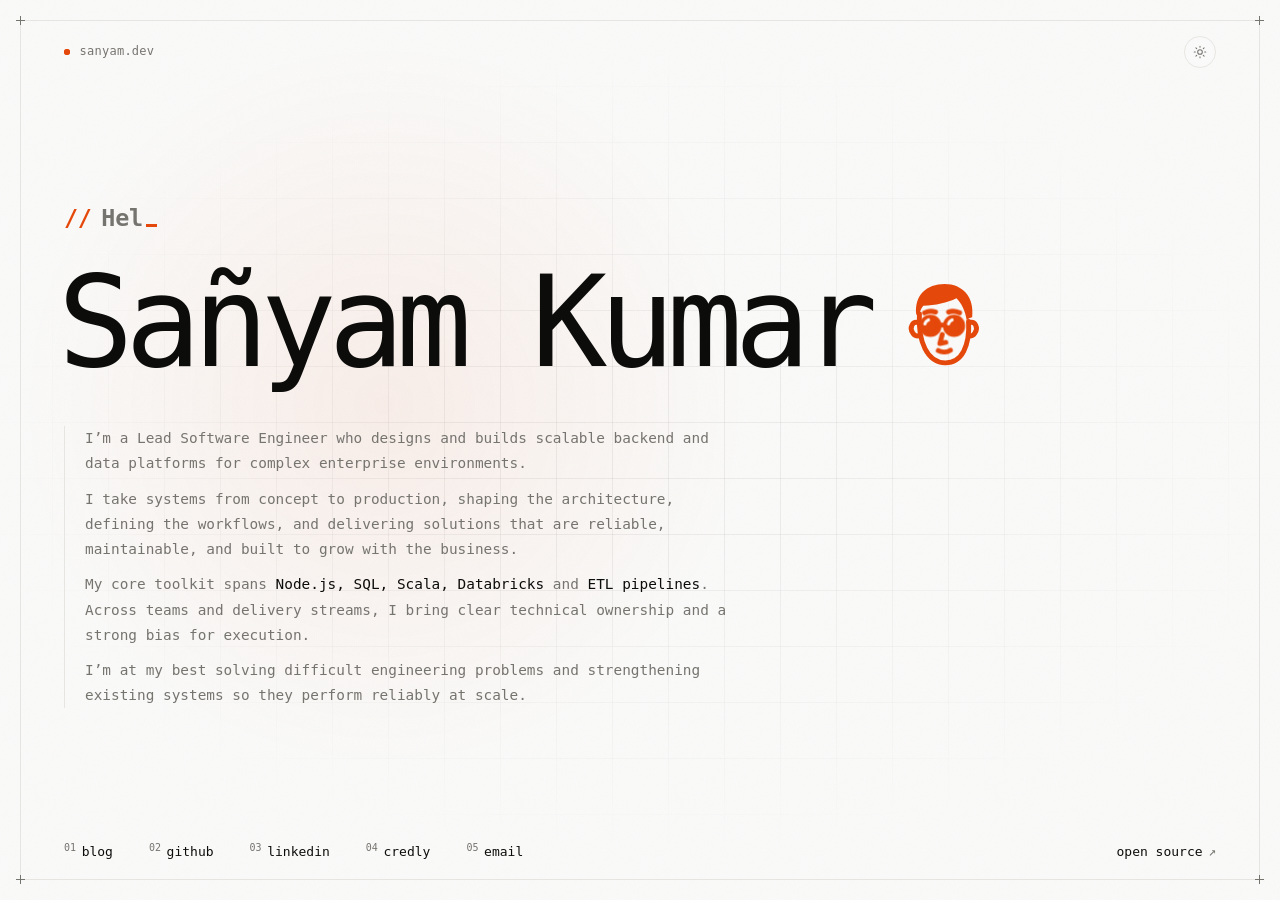
==== commit 3bff622f: "feat: implement Content Security Policy and touch-action for improved security and user experience" ====
--- a/index.html
+++ b/index.html
@@ -3,7 +3,8 @@
 
 <head>
   <meta charset="utf-8" />
-  <meta name="viewport" content="width=device-width, initial-scale=1" />
+  <meta name="viewport" content="width=device-width, initial-scale=1, maximum-scale=1, user-scalable=no" />
+  <meta http-equiv="Content-Security-Policy" content="default-src 'self'; script-src 'self' 'sha256-eQUGtPhNb5aJUjCQH5fNO0NZJ8KZQ/fn9OC6A8GYph0='; style-src 'self' https://fonts.googleapis.com; font-src 'self' https://fonts.gstatic.com; img-src 'self' data:; connect-src 'self'; object-src 'none'; base-uri 'self'; form-action 'none'; upgrade-insecure-requests" />
   <title>Sañyam Kumar</title>
   <meta name="description" content="Sañyam Kumar — Lead Software Engineer building scalable backend and data systems." />
   <meta name="color-scheme" content="light dark" />
--- a/css/main.css
+++ b/css/main.css
@@ -77,6 +77,7 @@
 
 html {
   -webkit-text-size-adjust: 100%;
+  touch-action: pan-x pan-y; /* no pinch or double-tap zoom; taps stay instant */
 }
 
 body {
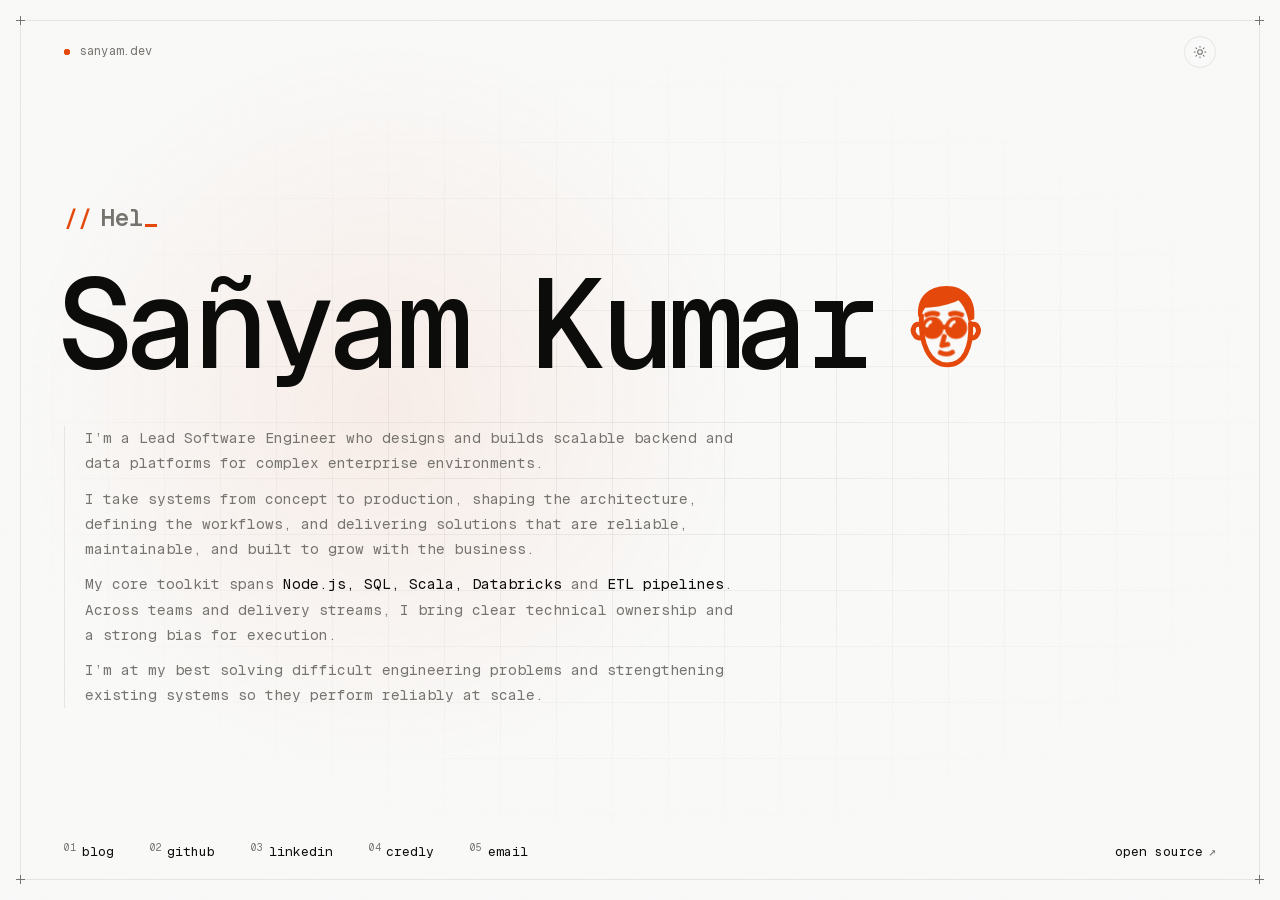
==== commit 68fdf7c9: "Refactor code structure for improved readability and maintainability" ====
--- a/index.html
+++ b/index.html
@@ -3,8 +3,8 @@
 
 <head>
   <meta charset="utf-8" />
-  <meta name="viewport" content="width=device-width, initial-scale=1, maximum-scale=1, user-scalable=no" />
-  <meta http-equiv="Content-Security-Policy" content="default-src 'self'; script-src 'self' 'sha256-eQUGtPhNb5aJUjCQH5fNO0NZJ8KZQ/fn9OC6A8GYph0='; style-src 'self' https://fonts.googleapis.com; font-src 'self' https://fonts.gstatic.com; img-src 'self' data:; connect-src 'self'; object-src 'none'; base-uri 'self'; form-action 'none'; upgrade-insecure-requests" />
+  <meta name="viewport" content="width=device-width, initial-scale=1" />
+  <meta http-equiv="Content-Security-Policy" content="default-src 'self'; script-src 'self' 'sha256-eQUGtPhNb5aJUjCQH5fNO0NZJ8KZQ/fn9OC6A8GYph0='; style-src 'self'; font-src 'self'; img-src 'self' data:; connect-src 'self'; object-src 'none'; base-uri 'self'; form-action 'none'; upgrade-insecure-requests" />
   <title>Sañyam Kumar</title>
   <meta name="description" content="Sañyam Kumar — Lead Software Engineer building scalable backend and data systems." />
   <meta name="color-scheme" content="light dark" />
@@ -38,9 +38,7 @@
     } catch (e) {}
   </script>
 
-  <link rel="preconnect" href="https://fonts.googleapis.com" />
-  <link rel="preconnect" href="https://fonts.gstatic.com" crossorigin />
-  <link href="https://fonts.googleapis.com/css2?family=Geist+Mono:wght@300..600&display=swap" rel="stylesheet" />
+  <link rel="preload" href="fonts/geist-mono-latin.woff2" as="font" type="font/woff2" crossorigin />
   <link rel="stylesheet" href="css/main.css" />
 </head>
 
@@ -123,7 +121,7 @@
     </div>
   </footer>
 
-  <script src="script.js"></script>
+  <script src="script.js" defer></script>
 </body>
 
 </html>
--- a/css/main.css
+++ b/css/main.css
@@ -1,3 +1,13 @@
+/* Geist Mono (SIL OFL 1.1, see /fonts/OFL.txt), self-hosted: latin subset, weights 300-600 */
+@font-face {
+  font-family: "Geist Mono";
+  font-style: normal;
+  font-weight: 300 600;
+  font-display: swap;
+  src: url("../fonts/geist-mono-latin.woff2") format("woff2");
+  unicode-range: U+0000-00FF, U+0131, U+0152-0153, U+02BB-02BC, U+02C6, U+02DA, U+02DC, U+0304, U+0308, U+0329, U+2000-206F, U+20AC, U+2122, U+2191, U+2193, U+2212, U+2215, U+FEFF, U+FFFD;
+}
+
 /* Tokens ****************************** */
 
 :root {
@@ -77,7 +87,7 @@
 
 html {
   -webkit-text-size-adjust: 100%;
-  touch-action: pan-x pan-y; /* no pinch or double-tap zoom; taps stay instant */
+  touch-action: manipulation; /* no double-tap delay; pinch zoom still works */
 }
 
 body {
